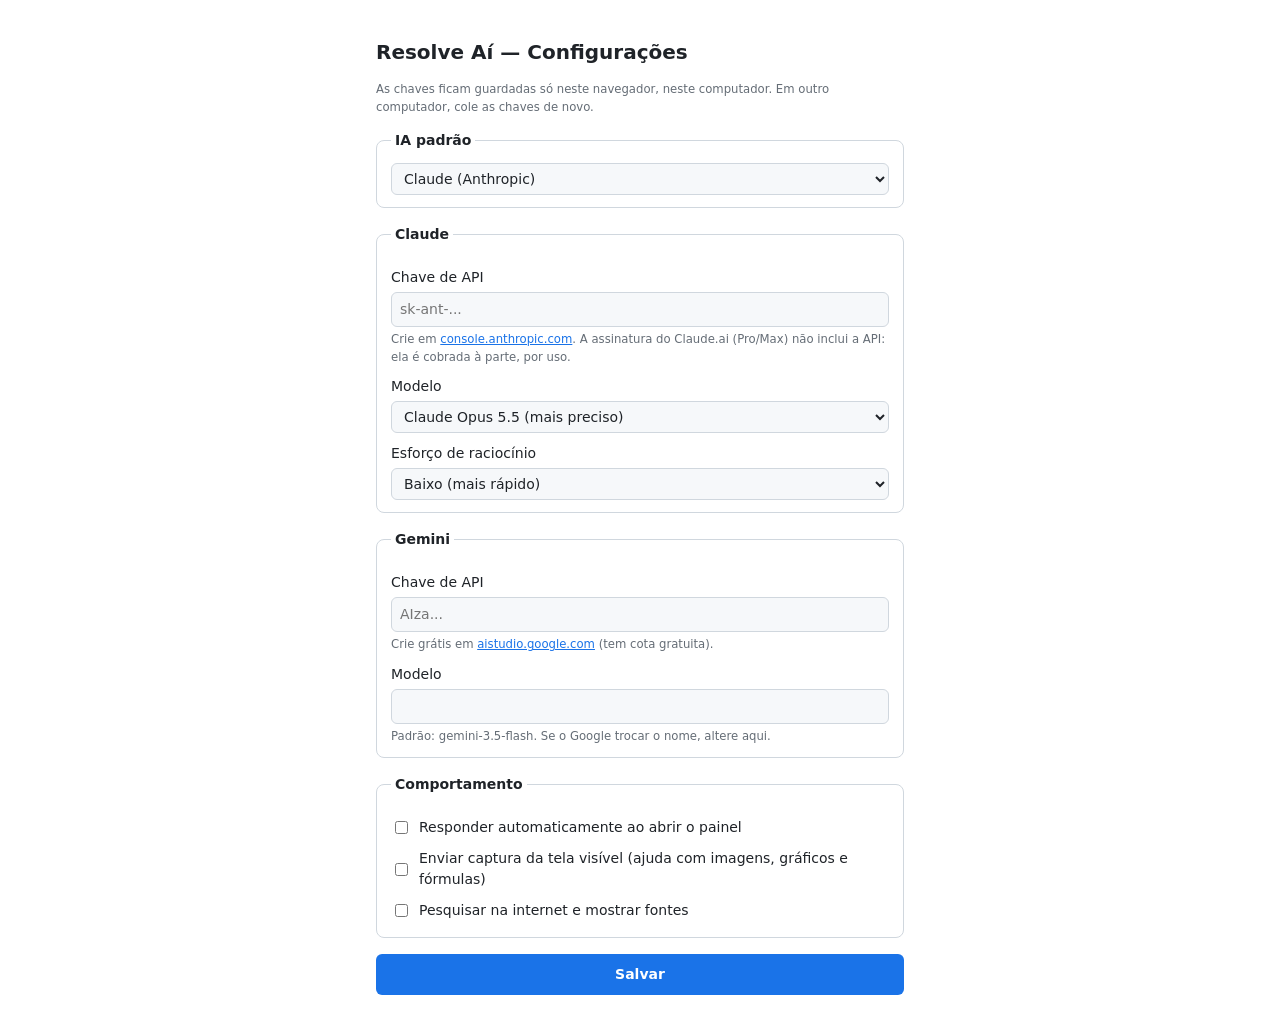
==== extension/options.html @ 24978308 "Add Resolve Aí Chrome extension: side panel study assistant Side panel (Manifest V3) that reads the " ====
<!doctype html>
<html lang="pt-BR">
<head>
  <meta charset="utf-8">
  <meta name="viewport" content="width=device-width, initial-scale=1">
  <title>Resolve Aí — Configurações</title>
  <link rel="stylesheet" href="styles.css">
</head>
<body>
  <form id="form" class="options">
    <h1>Resolve Aí — Configurações</h1>
    <p><small>As chaves ficam guardadas só neste navegador, neste computador. Em outro computador, cole as chaves de novo.</small></p>

    <fieldset>
      <legend>IA padrão</legend>
      <select id="provider">
        <option value="claude">Claude (Anthropic)</option>
        <option value="gemini">Gemini (Google)</option>
      </select>
    </fieldset>

    <fieldset>
      <legend>Claude</legend>
      <label for="claudeKey">Chave de API</label>
      <input id="claudeKey" type="password" autocomplete="off" placeholder="sk-ant-...">
      <small>Crie em <a href="https://console.anthropic.com/settings/keys" target="_blank" rel="noopener">console.anthropic.com</a>. A assinatura do Claude.ai (Pro/Max) não inclui a API: ela é cobrada à parte, por uso.</small>

      <label for="claudeModel">Modelo</label>
      <select id="claudeModel">
        <option value="claude-opus-5-5">Claude Opus 5.5 (mais preciso)</option>
        <option value="claude-sonnet-5-5">Claude Sonnet 5.5 (equilibrado)</option>
        <option value="claude-haiku-5-5">Claude Haiku 5.5 (mais rápido e barato)</option>
      </select>

      <label for="claudeEffort">Esforço de raciocínio</label>
      <select id="claudeEffort">
        <option value="low">Baixo (mais rápido)</option>
        <option value="medium">Médio</option>
        <option value="high">Alto (mais lento, para questões difíceis)</option>
      </select>
    </fieldset>

    <fieldset>
      <legend>Gemini</legend>
      <label for="geminiKey">Chave de API</label>
      <input id="geminiKey" type="password" autocomplete="off" placeholder="AIza...">
      <small>Crie grátis em <a href="https://aistudio.google.com/app/apikey" target="_blank" rel="noopener">aistudio.google.com</a> (tem cota gratuita).</small>

      <label for="geminiModel">Modelo</label>
      <input id="geminiModel" type="text" spellcheck="false">
      <small>Padrão: gemini-3.5-flash. Se o Google trocar o nome, altere aqui.</small>
    </fieldset>

    <fieldset>
      <legend>Comportamento</legend>
      <label class="check"><input id="autoRun" type="checkbox"> Responder automaticamente ao abrir o painel</label>
      <label class="check"><input id="sendScreenshot" type="checkbox"> Enviar captura da tela visível (ajuda com imagens, gráficos e fórmulas)</label>
      <label class="check"><input id="webSearch" type="checkbox"> Pesquisar na internet e mostrar fontes</label>
    </fieldset>

    <button type="submit" class="primary">Salvar</button>
    <span id="saved" class="saved" hidden>Salvo ✓</span>
  </form>
  <script type="module" src="options.js"></script>
</body>
</html>
---- extension/styles.css ----
:root {
  --bg: #ffffff;
  --fg: #1f2328;
  --muted: #656d76;
  --border: #d0d7de;
  --panel: #f6f8fa;
  --accent: #1a73e8;
  --accent-fg: #ffffff;
  --answer: #e7f5ec;
  --answer-border: #2da44e;
  --error-bg: #ffebe9;
  --error-fg: #a40e26;
  color-scheme: light dark;
}

@media (prefers-color-scheme: dark) {
  :root {
    --bg: #1e1f22;
    --fg: #e6e6e6;
    --muted: #9da5ae;
    --border: #3a3d42;
    --panel: #2a2c30;
    --accent: #8ab4f8;
    --accent-fg: #0b1a33;
    --answer: #16301f;
    --answer-border: #3fb950;
    --error-bg: #3d1a1d;
    --error-fg: #ffa198;
  }
}

* { box-sizing: border-box; }

body {
  margin: 0;
  min-height: 100vh;
  display: flex;
  flex-direction: column;
  background: var(--bg);
  color: var(--fg);
  font: 14px/1.5 system-ui, -apple-system, "Segoe UI", Roboto, sans-serif;
}

.bar {
  display: flex;
  align-items: center;
  gap: 8px;
  padding: 10px 12px;
  border-bottom: 1px solid var(--border);
  position: sticky;
  top: 0;
  background: var(--bg);
}
.brand { flex: 1; font-size: 15px; }

select, textarea, input {
  font: inherit;
  color: var(--fg);
  background: var(--panel);
  border: 1px solid var(--border);
  border-radius: 6px;
  padding: 4px 6px;
}

button { font: inherit; cursor: pointer; border-radius: 6px; }
button:disabled { opacity: .55; cursor: default; }
button.icon { background: none; border: none; color: var(--fg); font-size: 18px; padding: 2px 6px; }
button.primary {
  width: 100%;
  padding: 10px;
  border: none;
  background: var(--accent);
  color: var(--accent-fg);
  font-weight: 600;
}
button.secondary {
  padding: 6px 12px;
  border: 1px solid var(--border);
  background: var(--panel);
  color: var(--fg);
}

main { flex: 1; padding: 12px; }
.hint { margin: 6px 0 12px; color: var(--muted); font-size: 12px; }

.status { display: flex; align-items: center; gap: 8px; color: var(--muted); margin: 8px 0; }
.spinner {
  width: 14px; height: 14px;
  border: 2px solid var(--border);
  border-top-color: var(--accent);
  border-radius: 50%;
  animation: spin .8s linear infinite;
}
@keyframes spin { to { transform: rotate(360deg); } }

.error {
  background: var(--error-bg);
  color: var(--error-fg);
  border-radius: 6px;
  padding: 10px;
  margin: 8px 0;
  white-space: pre-wrap;
}

.result h3 { font-size: 13px; text-transform: uppercase; letter-spacing: .04em; color: var(--muted); margin: 16px 0 6px; }
.result h3.answer-title { color: var(--answer-border); }
.result h3.answer-title + p,
.result h3.answer-title + ul,
.result h3.answer-title + ol {
  background: var(--answer);
  border-left: 3px solid var(--answer-border);
  padding: 8px 10px;
  border-radius: 4px;
  font-size: 15px;
  font-weight: 600;
  margin-top: 0;
}
.result p { margin: 6px 0; }
.result ul, .result ol { padding-left: 20px; margin: 6px 0; }
.result code { background: var(--panel); padding: 1px 4px; border-radius: 4px; }
.result a { color: var(--accent); word-break: break-word; }
.sources li { margin: 4px 0; }
.host { color: var(--muted); font-size: 12px; }
.meta { color: var(--muted); font-size: 11px; margin-top: 16px; }

.ask {
  display: flex;
  gap: 6px;
  align-items: flex-end;
  padding: 10px 12px;
  border-top: 1px solid var(--border);
  position: sticky;
  bottom: 0;
  background: var(--bg);
}
.ask textarea { flex: 1; resize: vertical; min-height: 38px; }

/* Página de configurações */
.options { max-width: 560px; margin: 0 auto; padding: 24px 16px; }
.options h1 { font-size: 20px; }
.options fieldset { border: 1px solid var(--border); border-radius: 8px; margin: 0 0 16px; padding: 12px 14px; }
.options legend { font-weight: 600; padding: 0 4px; }
.options label { display: block; margin: 10px 0 4px; }
.options input[type="text"], .options input[type="password"], .options select { width: 100%; padding: 6px 8px; }
.options .check { display: flex; gap: 8px; align-items: center; }
.options .check input { width: auto; }
.options small { color: var(--muted); display: block; margin-top: 4px; }
.options a { color: var(--accent); }
.saved { color: var(--answer-border); margin-left: 8px; }
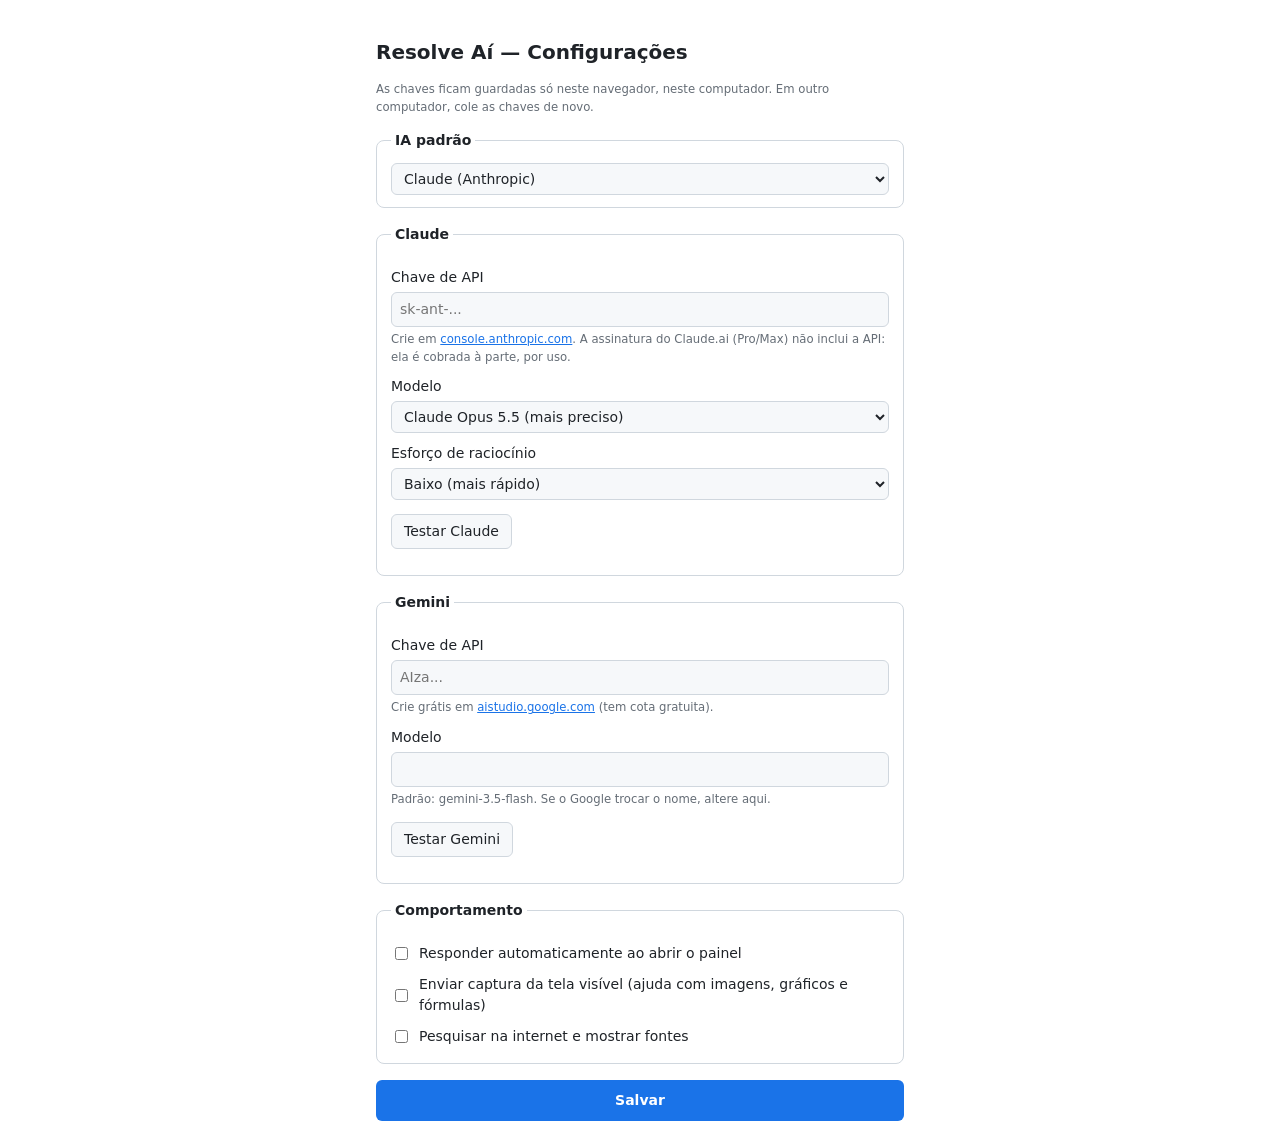
==== commit 092a1ddd: "Add store assets, publishing guide, packaging script and smoke test - Options page: 'Testar' buttons" ====
--- a/extension/options.html
+++ b/extension/options.html
@@ -38,6 +38,7 @@
         <option value="medium">Médio</option>
         <option value="high">Alto (mais lento, para questões difíceis)</option>
       </select>
+      <p><button type="button" class="secondary test" data-provider="claude">Testar Claude</button> <span class="test-result" data-for="claude"></span></p>
     </fieldset>
 
     <fieldset>
@@ -49,6 +50,7 @@
       <label for="geminiModel">Modelo</label>
       <input id="geminiModel" type="text" spellcheck="false">
       <small>Padrão: gemini-3.5-flash. Se o Google trocar o nome, altere aqui.</small>
+      <p><button type="button" class="secondary test" data-provider="gemini">Testar Gemini</button> <span class="test-result" data-for="gemini"></span></p>
     </fieldset>
 
     <fieldset>
--- a/extension/styles.css
+++ b/extension/styles.css
@@ -147,3 +147,6 @@
 .options small { color: var(--muted); display: block; margin-top: 4px; }
 .options a { color: var(--accent); }
 .saved { color: var(--answer-border); margin-left: 8px; }
+.test-result { font-size: 12px; margin-left: 6px; }
+.test-result.ok { color: var(--answer-border); }
+.test-result.fail { color: var(--error-fg); }
